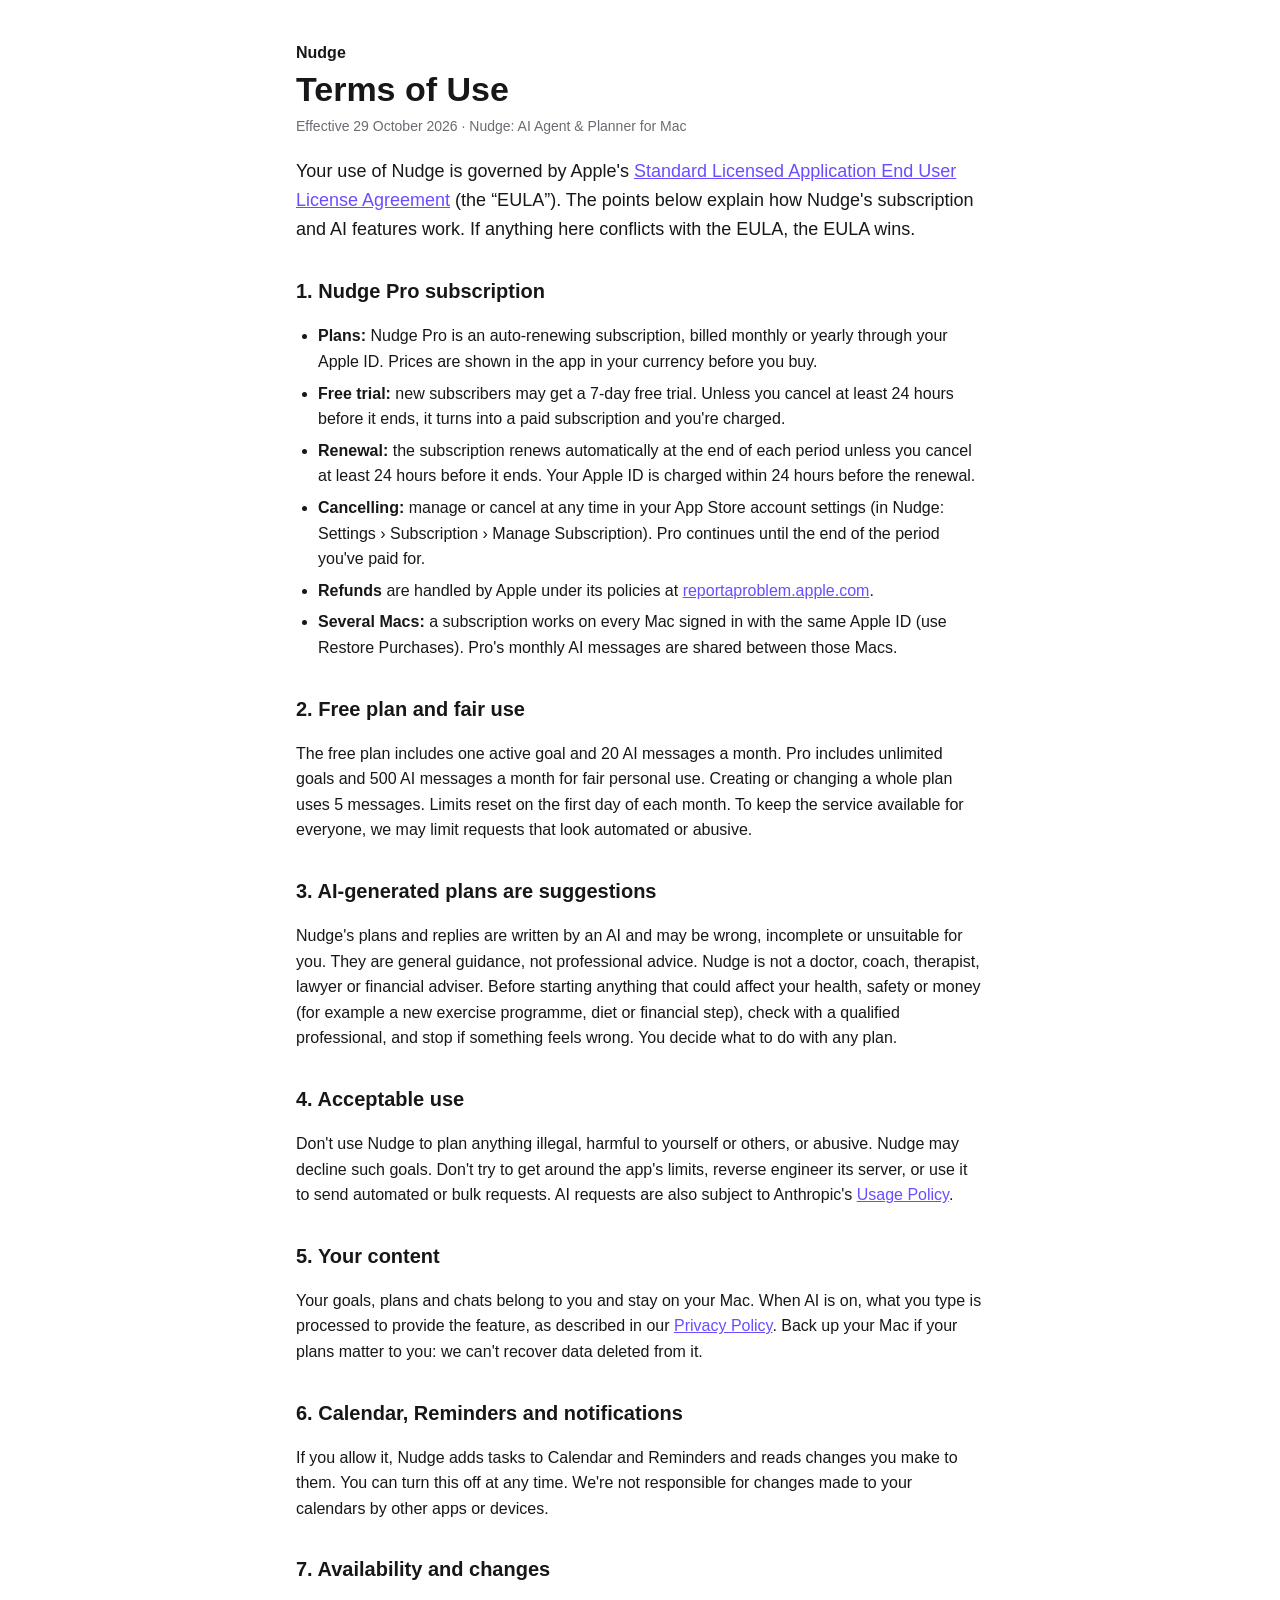
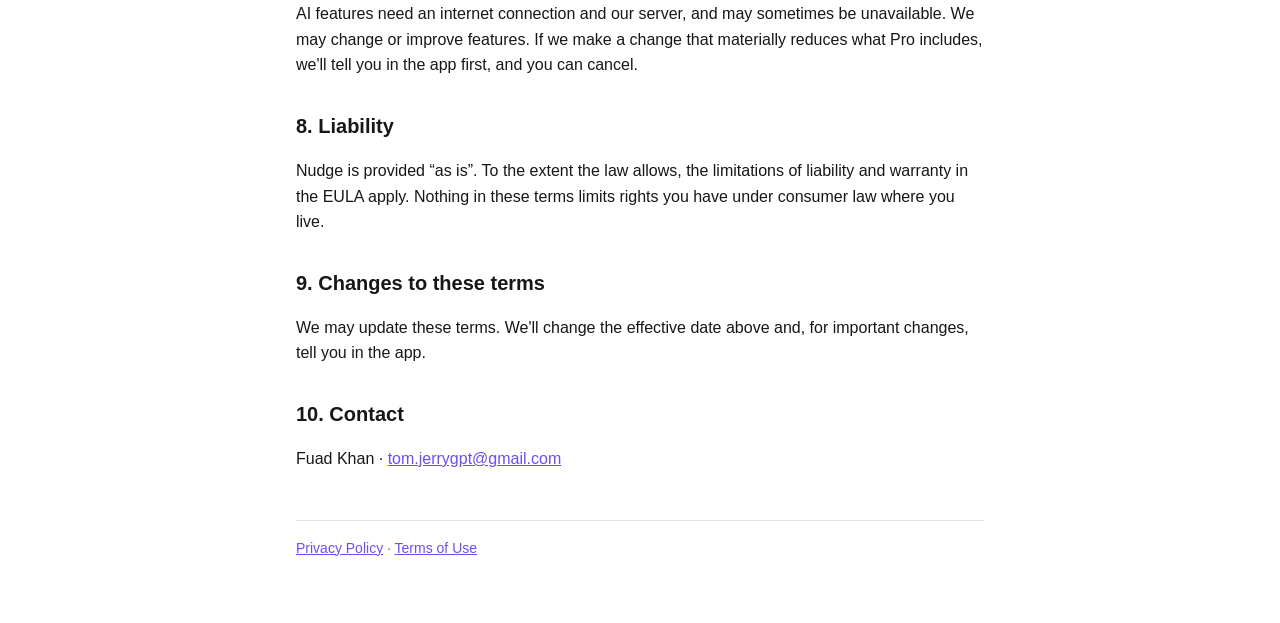
==== terms.html @ 7604a153 "Privacy Policy and Terms of Use for Nudge Co-Authored-By: Claude Opus 5.5 <noreply@anthropic.com>" ====
<!doctype html>
<html lang="en">
<head>
<meta charset="utf-8">
<meta name="viewport" content="width=device-width, initial-scale=1">
<title>Nudge Terms of Use</title>
<meta name="description" content="Terms of Use for Nudge: AI Agent & Planner.">
<link rel="stylesheet" href="style.css">
</head>
<body>
<main>
<p class="eyebrow">Nudge</p>
<h1>Terms of Use</h1>
<p class="meta">Effective 29 October 2026 · Nudge: AI Agent &amp; Planner for Mac</p>

<p class="lead">Your use of Nudge is governed by Apple's <a href="https://www.apple.com/legal/internet-services/itunes/dev/stdeula/">Standard Licensed Application End User License Agreement</a> (the “EULA”). The points below explain how Nudge's subscription and AI features work. If anything here conflicts with the EULA, the EULA wins.</p>

<h2>1. Nudge Pro subscription</h2>
<ul>
  <li><strong>Plans:</strong> Nudge Pro is an auto-renewing subscription, billed monthly or yearly through your Apple ID. Prices are shown in the app in your currency before you buy.</li>
  <li><strong>Free trial:</strong> new subscribers may get a 7-day free trial. Unless you cancel at least 24 hours before it ends, it turns into a paid subscription and you're charged.</li>
  <li><strong>Renewal:</strong> the subscription renews automatically at the end of each period unless you cancel at least 24 hours before it ends. Your Apple ID is charged within 24 hours before the renewal.</li>
  <li><strong>Cancelling:</strong> manage or cancel at any time in your App Store account settings (in Nudge: Settings › Subscription › Manage Subscription). Pro continues until the end of the period you've paid for.</li>
  <li><strong>Refunds</strong> are handled by Apple under its policies at <a href="https://reportaproblem.apple.com">reportaproblem.apple.com</a>.</li>
  <li><strong>Several Macs:</strong> a subscription works on every Mac signed in with the same Apple ID (use Restore Purchases). Pro's monthly AI messages are shared between those Macs.</li>
</ul>

<h2>2. Free plan and fair use</h2>
<p>The free plan includes one active goal and 20 AI messages a month. Pro includes unlimited goals and 500 AI messages a month for fair personal use. Creating or changing a whole plan uses 5 messages. Limits reset on the first day of each month. To keep the service available for everyone, we may limit requests that look automated or abusive.</p>

<h2>3. AI-generated plans are suggestions</h2>
<p>Nudge's plans and replies are written by an AI and may be wrong, incomplete or unsuitable for you. They are general guidance, not professional advice. Nudge is not a doctor, coach, therapist, lawyer or financial adviser. Before starting anything that could affect your health, safety or money (for example a new exercise programme, diet or financial step), check with a qualified professional, and stop if something feels wrong. You decide what to do with any plan.</p>

<h2>4. Acceptable use</h2>
<p>Don't use Nudge to plan anything illegal, harmful to yourself or others, or abusive. Nudge may decline such goals. Don't try to get around the app's limits, reverse engineer its server, or use it to send automated or bulk requests. AI requests are also subject to Anthropic's <a href="https://www.anthropic.com/legal/aup">Usage Policy</a>.</p>

<h2>5. Your content</h2>
<p>Your goals, plans and chats belong to you and stay on your Mac. When AI is on, what you type is processed to provide the feature, as described in our <a href="privacy.html">Privacy Policy</a>. Back up your Mac if your plans matter to you: we can't recover data deleted from it.</p>

<h2>6. Calendar, Reminders and notifications</h2>
<p>If you allow it, Nudge adds tasks to Calendar and Reminders and reads changes you make to them. You can turn this off at any time. We're not responsible for changes made to your calendars by other apps or devices.</p>

<h2>7. Availability and changes</h2>
<p>AI features need an internet connection and our server, and may sometimes be unavailable. We may change or improve features. If we make a change that materially reduces what Pro includes, we'll tell you in the app first, and you can cancel.</p>

<h2>8. Liability</h2>
<p>Nudge is provided “as is”. To the extent the law allows, the limitations of liability and warranty in the EULA apply. Nothing in these terms limits rights you have under consumer law where you live.</p>

<h2>9. Changes to these terms</h2>
<p>We may update these terms. We'll change the effective date above and, for important changes, tell you in the app.</p>

<h2>10. Contact</h2>
<p>Fuad Khan · <a href="mailto:tom.jerrygpt@gmail.com">tom.jerrygpt@gmail.com</a></p>

<footer><a href="privacy.html">Privacy Policy</a> · <a href="terms.html">Terms of Use</a></footer>
</main>
</body>
</html>
---- style.css ----
:root {
  --page: #ffffff; --ink: #17171a; --muted: #6b6b73; --line: #e4e2dd; --accent: #6d4bff; --soft: #f4f3f0;
}
@media (prefers-color-scheme: dark) {
  :root { --page: #121215; --ink: #ececf0; --muted: #a1a1aa; --line: #2b2b31; --accent: #a594ff; --soft: #1c1c21; }
}
* { box-sizing: border-box; }
body { margin: 0; background: var(--page); color: var(--ink);
  font: 16px/1.6 -apple-system, BlinkMacSystemFont, "Helvetica Neue", Arial, sans-serif; }
main { max-width: 720px; margin: 0 auto; padding: 40px 16px 64px; }
a { color: var(--accent); }
h1 { font-size: 34px; line-height: 1.15; margin: 4px 0 6px; }
h2 { font-size: 20px; margin: 32px 0 8px; }
.eyebrow { margin: 0; font-weight: 700; }
.eyebrow a { text-decoration: none; }
.meta { color: var(--muted); margin: 0 0 20px; font-size: 14px; }
.lead { font-size: 18px; }
ul { padding-left: 22px; }
li { margin: 6px 0; }
table { width: 100%; border-collapse: collapse; font-size: 14px; display: block; overflow-x: auto; }
th, td { text-align: left; vertical-align: top; padding: 8px 10px; border-bottom: 1px solid var(--line); }
th { background: var(--soft); font-size: 12px; text-transform: uppercase; letter-spacing: .04em; color: var(--muted); }
footer { margin-top: 48px; padding-top: 16px; border-top: 1px solid var(--line); color: var(--muted); font-size: 14px; }
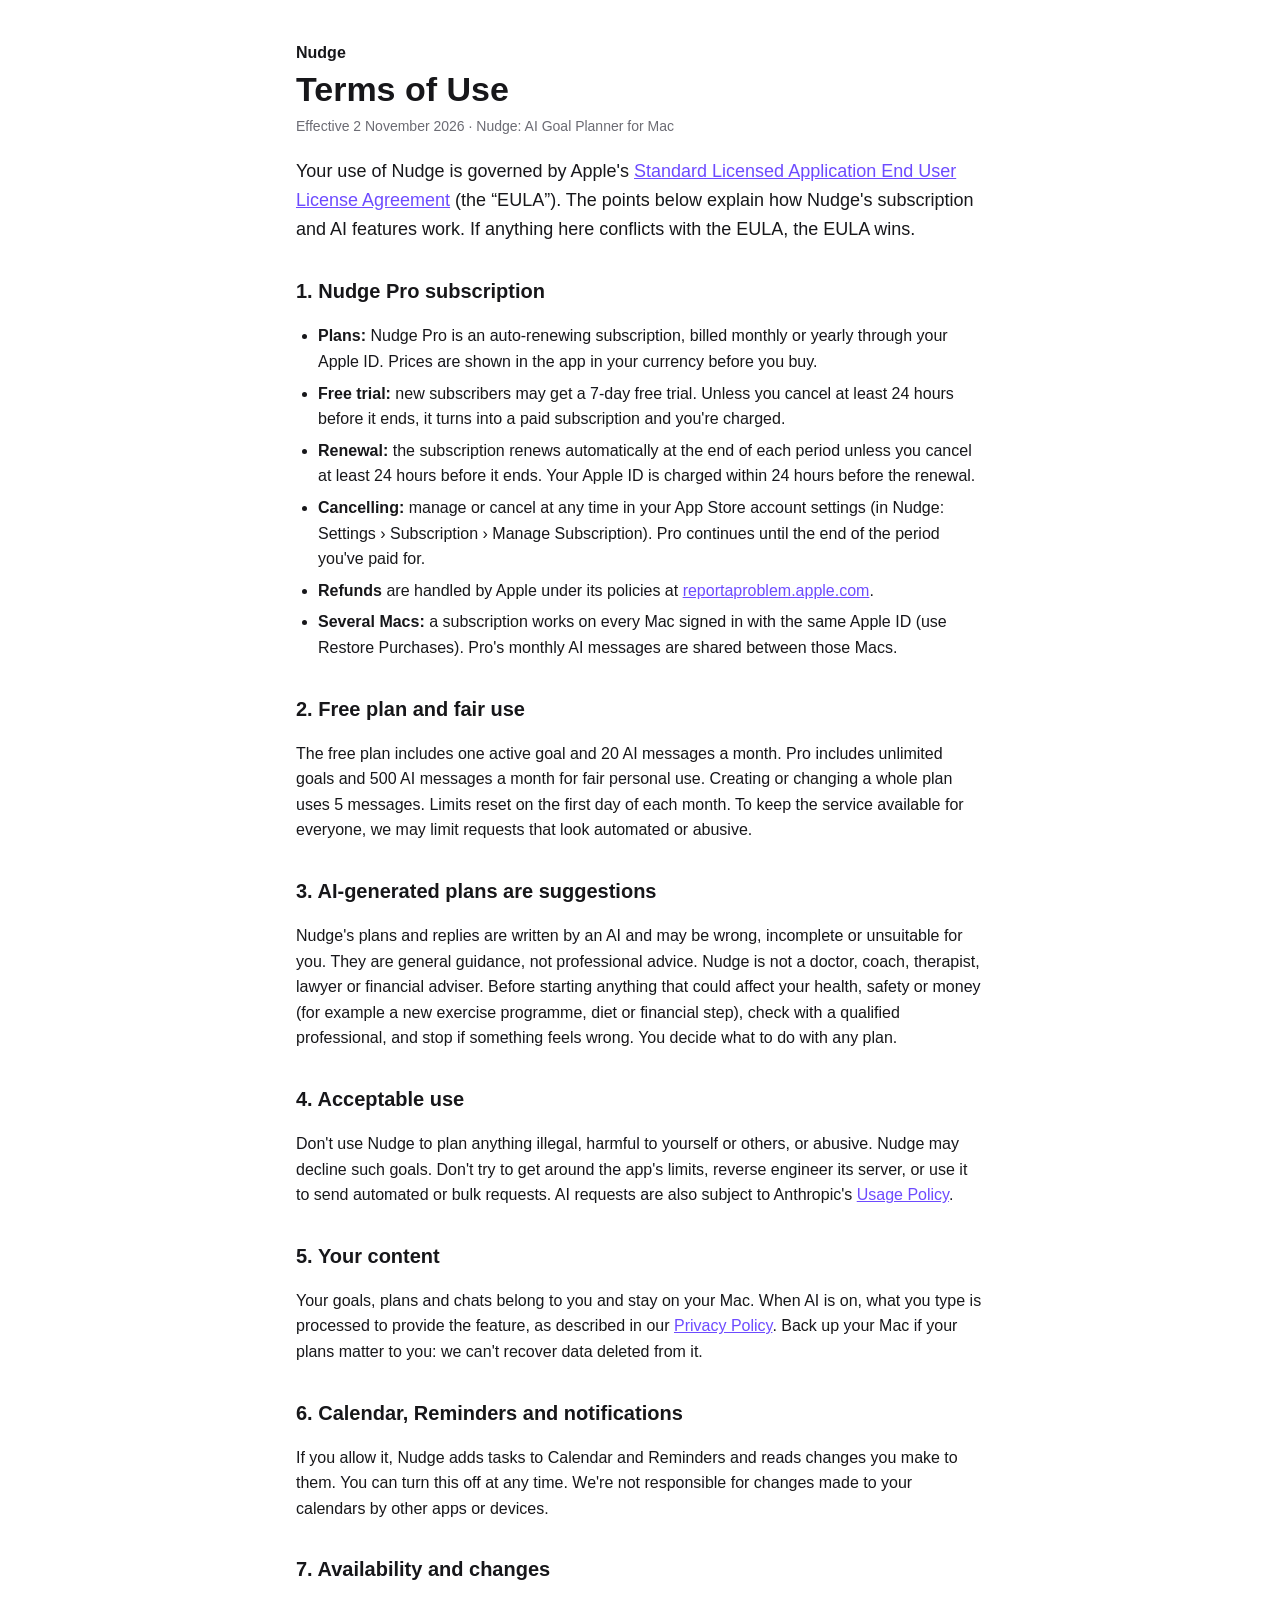
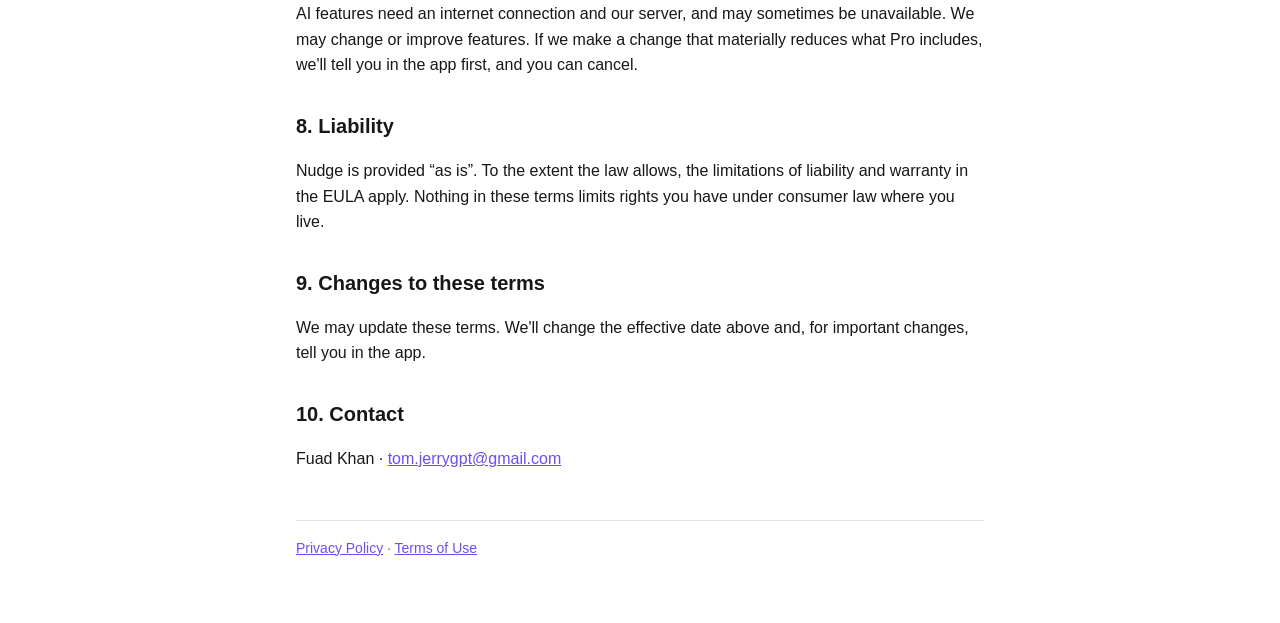
==== commit 51e7faae: "Landing page with Support; Privacy Policy: Google Cloud hosting and request logs; name Nudge: AI Goa" ====
--- a/terms.html
+++ b/terms.html
@@ -4,14 +4,14 @@
 <meta charset="utf-8">
 <meta name="viewport" content="width=device-width, initial-scale=1">
 <title>Nudge Terms of Use</title>
-<meta name="description" content="Terms of Use for Nudge: AI Agent & Planner.">
+<meta name="description" content="Terms of Use for Nudge: AI Goal Planner.">
 <link rel="stylesheet" href="style.css">
 </head>
 <body>
 <main>
 <p class="eyebrow">Nudge</p>
 <h1>Terms of Use</h1>
-<p class="meta">Effective 29 October 2026 · Nudge: AI Agent &amp; Planner for Mac</p>
+<p class="meta">Effective 2 November 2026 · Nudge: AI Goal Planner for Mac</p>
 
 <p class="lead">Your use of Nudge is governed by Apple's <a href="https://www.apple.com/legal/internet-services/itunes/dev/stdeula/">Standard Licensed Application End User License Agreement</a> (the “EULA”). The points below explain how Nudge's subscription and AI features work. If anything here conflicts with the EULA, the EULA wins.</p>
 
--- a/style.css
+++ b/style.css
@@ -21,3 +21,4 @@
 th, td { text-align: left; vertical-align: top; padding: 8px 10px; border-bottom: 1px solid var(--line); }
 th { background: var(--soft); font-size: 12px; text-transform: uppercase; letter-spacing: .04em; color: var(--muted); }
 footer { margin-top: 48px; padding-top: 16px; border-top: 1px solid var(--line); color: var(--muted); font-size: 14px; }
+.app-icon { display: block; margin: 8px 0 4px -8px; }
